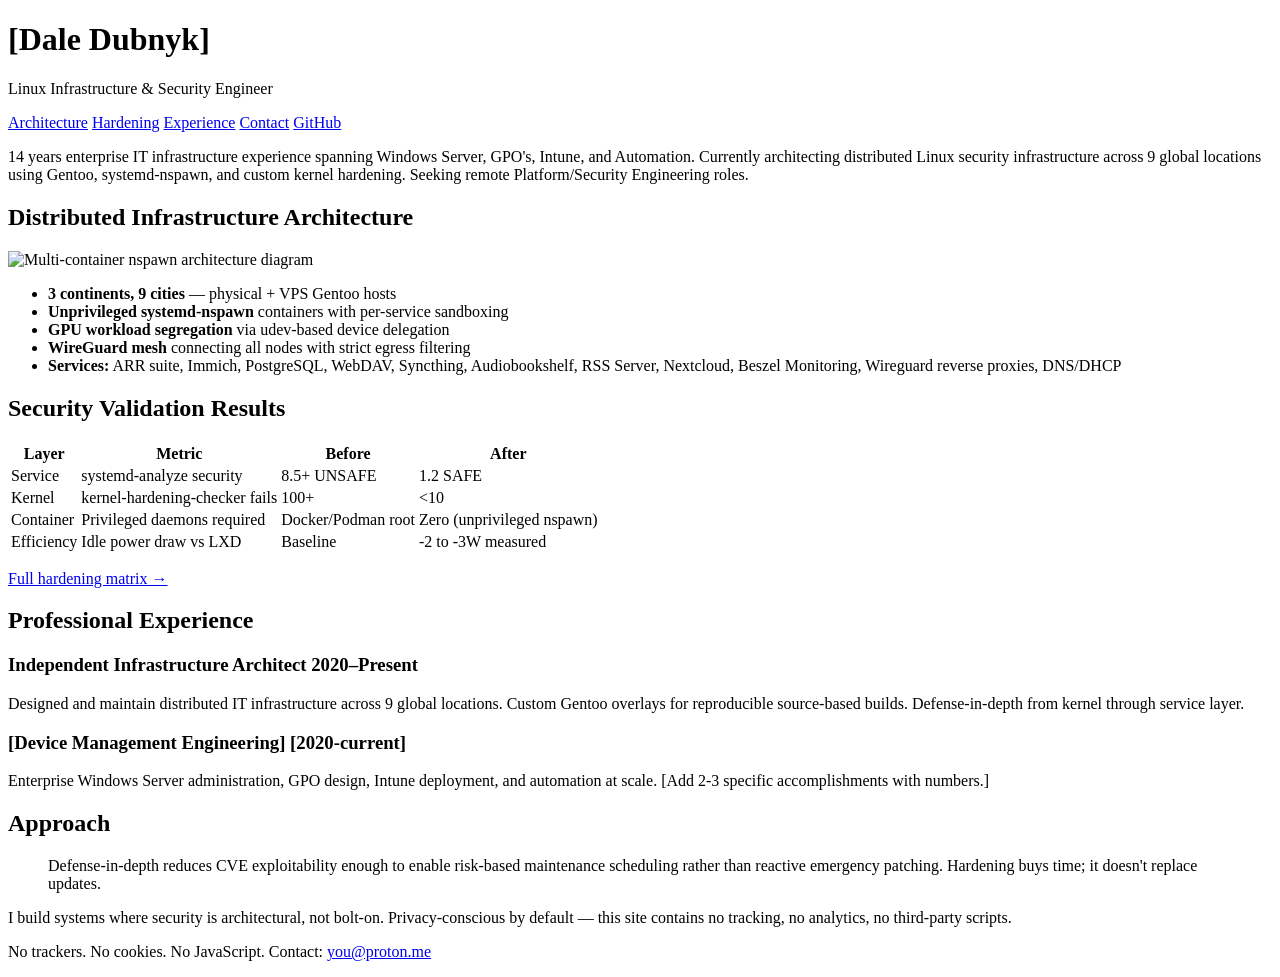
==== index.html @ b3e58478 "Rename index.htm to index.html" ====
<!DOCTYPE html>
<html lang="en">
<head>
<meta charset="UTF-8">
<meta name="viewport" content="width=device-width, initial-scale=1.0">
<title>[Dale Dubnyk] | Linux Infrastructure Engineer</title>
<link rel="stylesheet" href="style.css">
</head>
<body>
<header>
  <h1>[Dale Dubnyk]</h1>
  <p class="tagline">Linux Infrastructure &amp; Security Engineer</p>
  <nav>
    <a href="#architecture">Architecture</a>
    <a href="#hardening">Hardening</a>
    <a href="#experience">Experience</a>
    <a href="mailto:you@proton.me">Contact</a>
    <a href="https://github.com/yourusername">GitHub</a>
  </nav>
</header>

<main>
<section id="summary">
  <p>14 years enterprise IT infrastructure experience spanning Windows Server, GPO's, Intune, and Automation. Currently architecting distributed Linux security infrastructure across 9 global locations using Gentoo, systemd-nspawn, and custom kernel hardening. Seeking remote Platform/Security Engineering roles.</p>
</section>

<section id="architecture">
  <h2>Distributed Infrastructure Architecture</h2>
  <img src="assets/architecture.svg" alt="Multi-container nspawn architecture diagram" loading="lazy">
  <ul>
    <li><strong>3 continents, 9 cities</strong> — physical + VPS Gentoo hosts</li>
    <li><strong>Unprivileged systemd-nspawn</strong> containers with per-service sandboxing</li>
    <li><strong>GPU workload segregation</strong> via udev-based device delegation</li>
    <li><strong>WireGuard mesh</strong> connecting all nodes with strict egress filtering</li>
    <li><strong>Services:</strong> ARR suite, Immich, PostgreSQL, WebDAV, Syncthing, Audiobookshelf, RSS Server, Nextcloud, Beszel Monitoring, Wireguard reverse proxies, DNS/DHCP</li>
  </ul>
</section>

<section id="hardening">
  <h2>Security Validation Results</h2>
  <table>
    <thead>
      <tr><th>Layer</th><th>Metric</th><th>Before</th><th>After</th></tr>
    </thead>
    <tbody>
      <tr><td>Service</td><td>systemd-analyze security</td><td>8.5+ UNSAFE</td><td>1.2 SAFE</td></tr>
      <tr><td>Kernel</td><td>kernel-hardening-checker fails</td><td>100+</td><td>&lt;10</td></tr>
      <tr><td>Container</td><td>Privileged daemons required</td><td>Docker/Podman root</td><td>Zero (unprivileged nspawn)</td></tr>
      <tr><td>Efficiency</td><td>Idle power draw vs LXD</td><td>Baseline</td><td>-2 to -3W measured</td></tr>
    </tbody>
  </table>
  <p><a href="assets/hardening-matrix.md">Full hardening matrix →</a></p>
</section>

<section id="experience">
  <h2>Professional Experience</h2>
  <article>
    <h3>Independent Infrastructure Architect <span class="dates">2020–Present</span></h3>
    <p>Designed and maintain distributed IT infrastructure across 9 global locations. Custom Gentoo overlays for reproducible source-based builds. Defense-in-depth from kernel through service layer.</p>
  </article>
  <article>
    <h3>[Device Management Engineering] <span class="dates">[2020-current]</span></h3>
    <p>Enterprise Windows Server administration, GPO design, Intune deployment, and automation at scale. [Add 2-3 specific accomplishments with numbers.]</p>
  </article>
</section>

<section id="philosophy">
  <h2>Approach</h2>
  <blockquote>Defense-in-depth reduces CVE exploitability enough to enable risk-based maintenance scheduling rather than reactive emergency patching. Hardening buys time; it doesn't replace updates.</blockquote>
  <p>I build systems where security is architectural, not bolt-on. Privacy-conscious by default — this site contains no tracking, no analytics, no third-party scripts.</p>
</section>
</main>

<footer>
  <p>No trackers. No cookies. No JavaScript. Contact: <a href="mailto:you@proton.me">you@proton.me</a></p>
</footer>
</body>
</html>
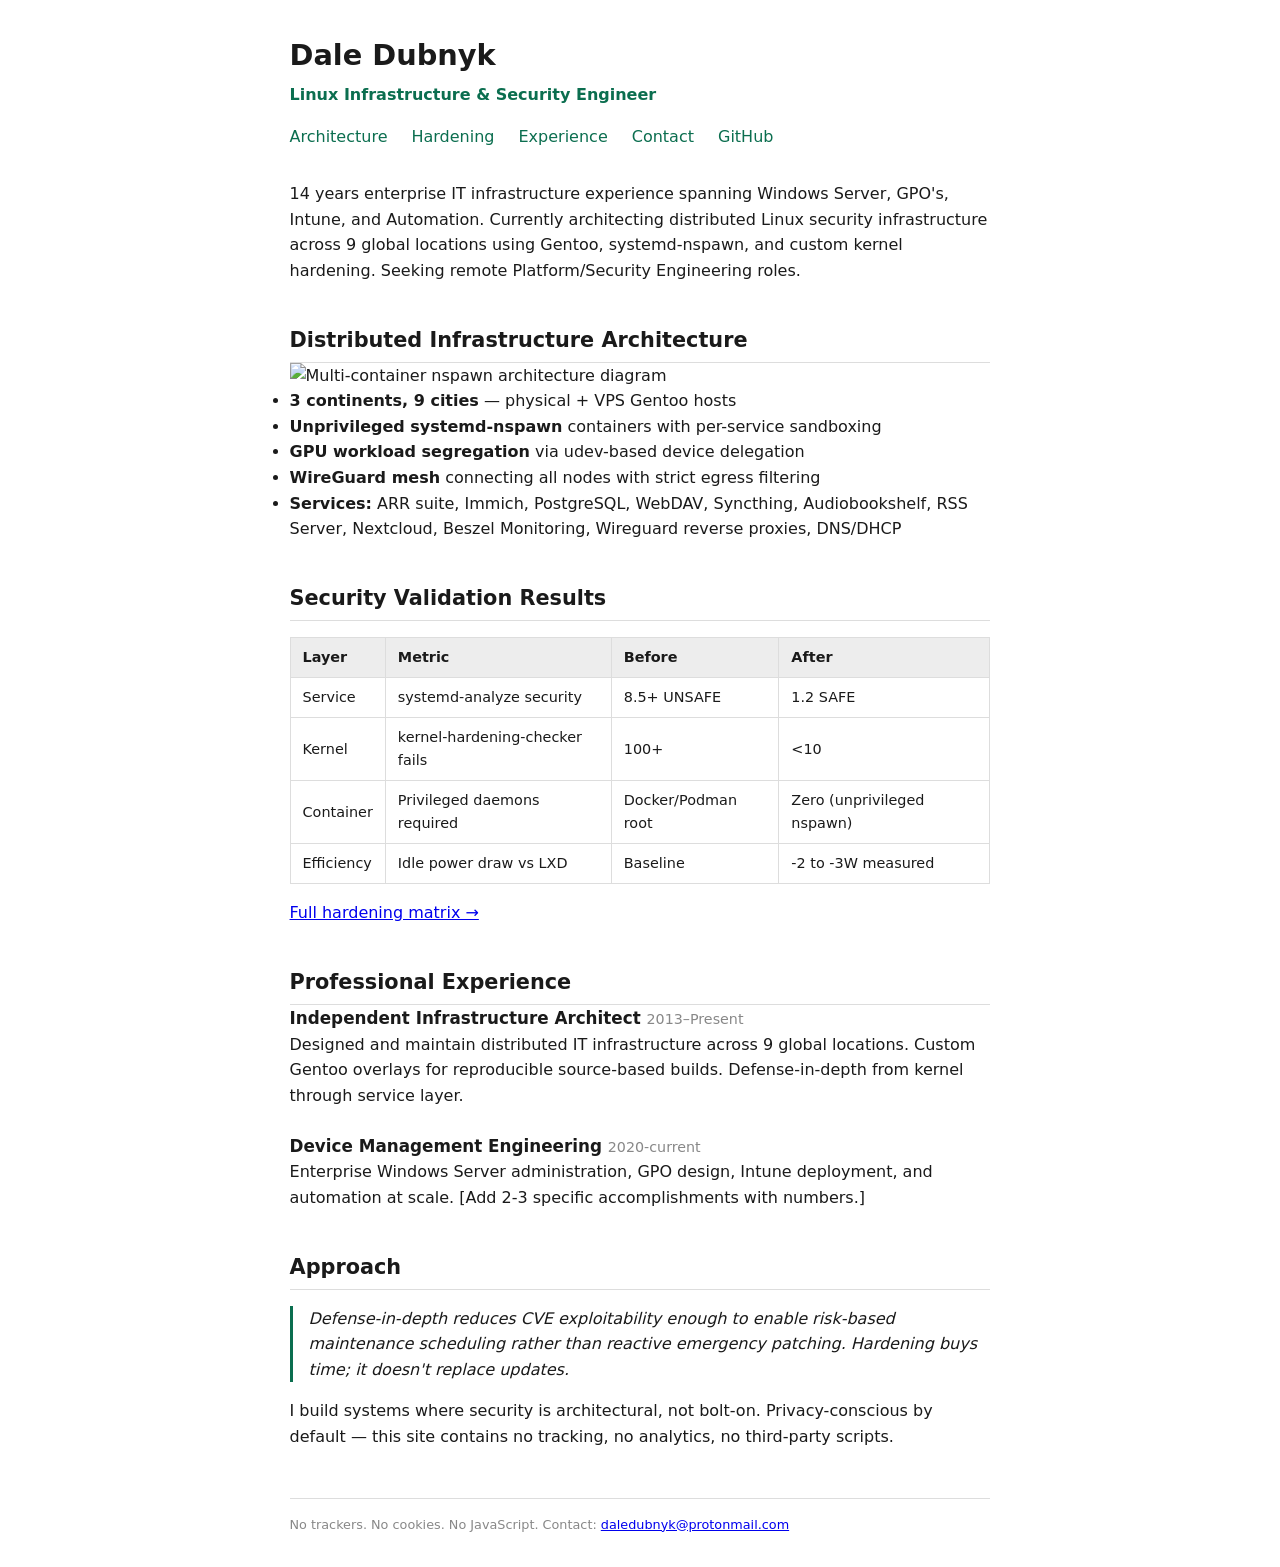
==== commit e2eb6dd1: "Update personal details in index.html" ====
--- a/index.html
+++ b/index.html
@@ -3,12 +3,12 @@
 <head>
 <meta charset="UTF-8">
 <meta name="viewport" content="width=device-width, initial-scale=1.0">
-<title>[Dale Dubnyk] | Linux Infrastructure Engineer</title>
+<title>Dale Dubnyk | Linux Infrastructure Engineer</title>
 <link rel="stylesheet" href="style.css">
 </head>
 <body>
 <header>
-  <h1>[Dale Dubnyk]</h1>
+  <h1>Dale Dubnyk</h1>
   <p class="tagline">Linux Infrastructure &amp; Security Engineer</p>
   <nav>
     <a href="#architecture">Architecture</a>
@@ -55,11 +55,11 @@
 <section id="experience">
   <h2>Professional Experience</h2>
   <article>
-    <h3>Independent Infrastructure Architect <span class="dates">2020–Present</span></h3>
+    <h3>Independent Infrastructure Architect <span class="dates">2013–Present</span></h3>
     <p>Designed and maintain distributed IT infrastructure across 9 global locations. Custom Gentoo overlays for reproducible source-based builds. Defense-in-depth from kernel through service layer.</p>
   </article>
   <article>
-    <h3>[Device Management Engineering] <span class="dates">[2020-current]</span></h3>
+    <h3>Device Management Engineering <span class="dates">2020-current</span></h3>
     <p>Enterprise Windows Server administration, GPO design, Intune deployment, and automation at scale. [Add 2-3 specific accomplishments with numbers.]</p>
   </article>
 </section>
@@ -72,7 +72,7 @@
 </main>
 
 <footer>
-  <p>No trackers. No cookies. No JavaScript. Contact: <a href="mailto:you@proton.me">you@proton.me</a></p>
+  <p>No trackers. No cookies. No JavaScript. Contact: <a href="mailto:you@proton.me">daledubnyk@protonmail.com</a></p>
 </footer>
 </body>
 </html>
--- a/style.css
+++ b/style.css
@@ -0,0 +1,18 @@
+:root { --fg:#1a1a1a; --bg:#fff; --accent:#0b6e4f; --border:#ddd; }
+@media (prefers-color-scheme:dark) {
+  :root { --fg:#e0e0e0; --bg:#121212; --accent:#4ecca3; --border:#333; }
+}
+* { box-sizing:border-box; margin:0; padding:0; }
+body { font-family:system-ui,-apple-system,sans-serif; color:var(--fg); background:var(--bg); max-width:72ch; margin:0 auto; padding:2rem 1rem; line-height:1.6; }
+h1 { font-size:1.8rem; } h2 { font-size:1.3rem; margin-top:2.5rem; border-bottom:1px solid var(--border); padding-bottom:.3rem; }
+.tagline { color:var(--accent); font-weight:600; margin:.25rem 0 1rem; }
+nav { display:flex; gap:1.5rem; flex-wrap:wrap; margin-bottom:2rem; }
+nav a { color:var(--accent); text-decoration:none; } nav a:hover { text-decoration:underline; }
+table { width:100%; border-collapse:collapse; margin:1rem 0; font-size:.9rem; }
+th,td { padding:.5rem .75rem; border:1px solid var(--border); text-align:left; }
+th { background:color-mix(in srgb,var(--fg) 8%,transparent); }
+blockquote { border-left:3px solid var(--accent); padding-left:1rem; margin:1rem 0; font-style:italic; }
+.dates { color:#888; font-weight:400; font-size:.85em; }
+article { margin-bottom:1.5rem; } article h3 { font-size:1.05rem; }
+footer { margin-top:3rem; padding-top:1rem; border-top:1px solid var(--border); font-size:.8rem; color:#888; }
+img { max-width:100%; height:auto; }
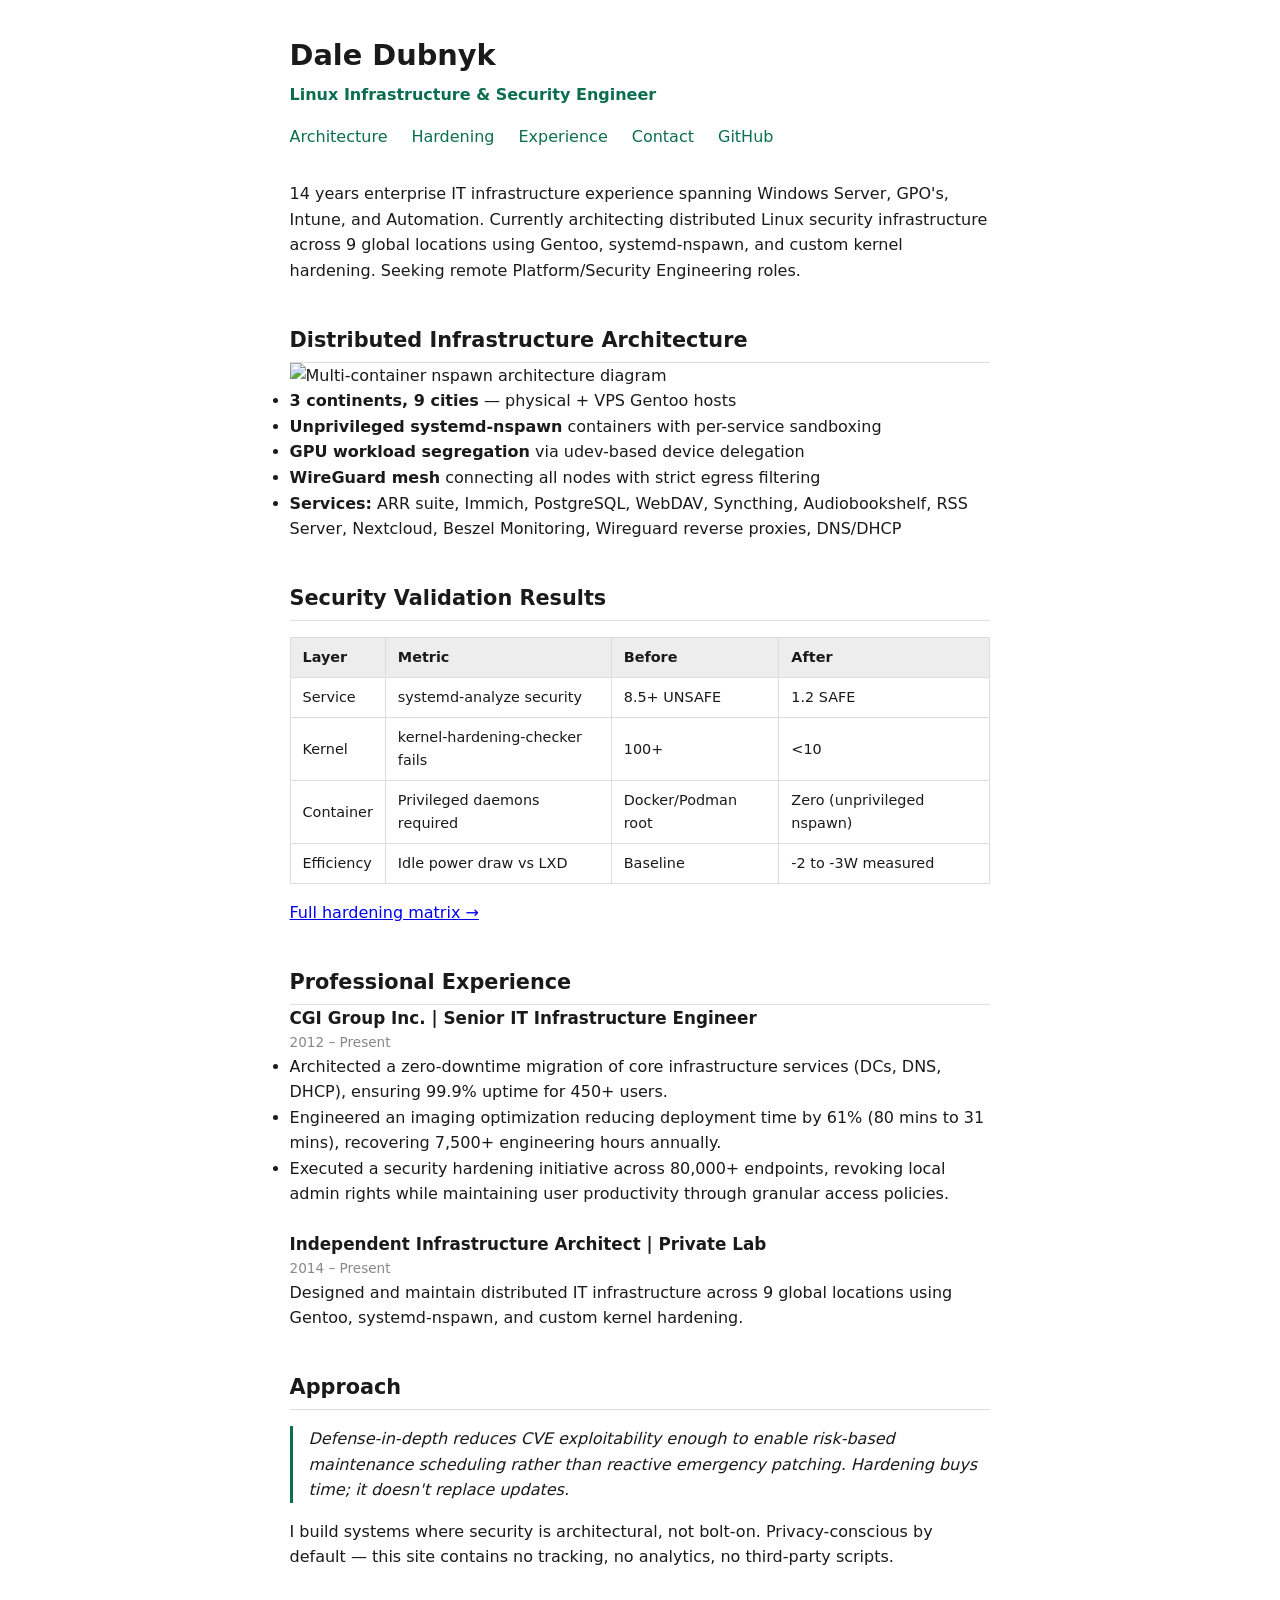
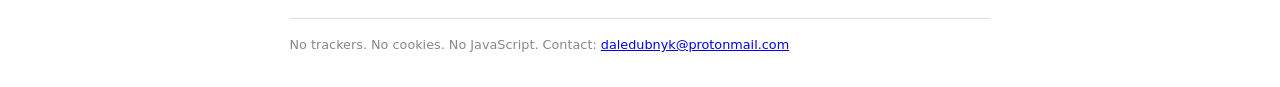
==== commit adabc019: "Update professional experience section in index.html" ====
--- a/index.html
+++ b/index.html
@@ -54,13 +54,21 @@
 
 <section id="experience">
   <h2>Professional Experience</h2>
+
   <article>
-    <h3>Independent Infrastructure Architect <span class="dates">2013–Present</span></h3>
-    <p>Designed and maintain distributed IT infrastructure across 9 global locations. Custom Gentoo overlays for reproducible source-based builds. Defense-in-depth from kernel through service layer.</p>
+    <h3>CGI Group Inc. | Senior IT Infrastructure Engineer</h3>
+    <p class="dates">2012 – Present</p>
+    <ul>
+      <li>Architected a zero-downtime migration of core infrastructure services (DCs, DNS, DHCP), ensuring 99.9% uptime for 450+ users.</li>
+      <li>Engineered an imaging optimization reducing deployment time by 61% (80 mins to 31 mins), recovering 7,500+ engineering hours annually.</li>
+      <li>Executed a security hardening initiative across 80,000+ endpoints, revoking local admin rights while maintaining user productivity through granular access policies.</li>
+    </ul>
   </article>
+
   <article>
-    <h3>Device Management Engineering <span class="dates">2020-current</span></h3>
-    <p>Enterprise Windows Server administration, GPO design, Intune deployment, and automation at scale. [Add 2-3 specific accomplishments with numbers.]</p>
+    <h3>Independent Infrastructure Architect | Private Lab</h3>
+    <p class="dates">2014 – Present</p>
+    <p>Designed and maintain distributed IT infrastructure across 9 global locations using Gentoo, systemd-nspawn, and custom kernel hardening.</p>
   </article>
 </section>
 
